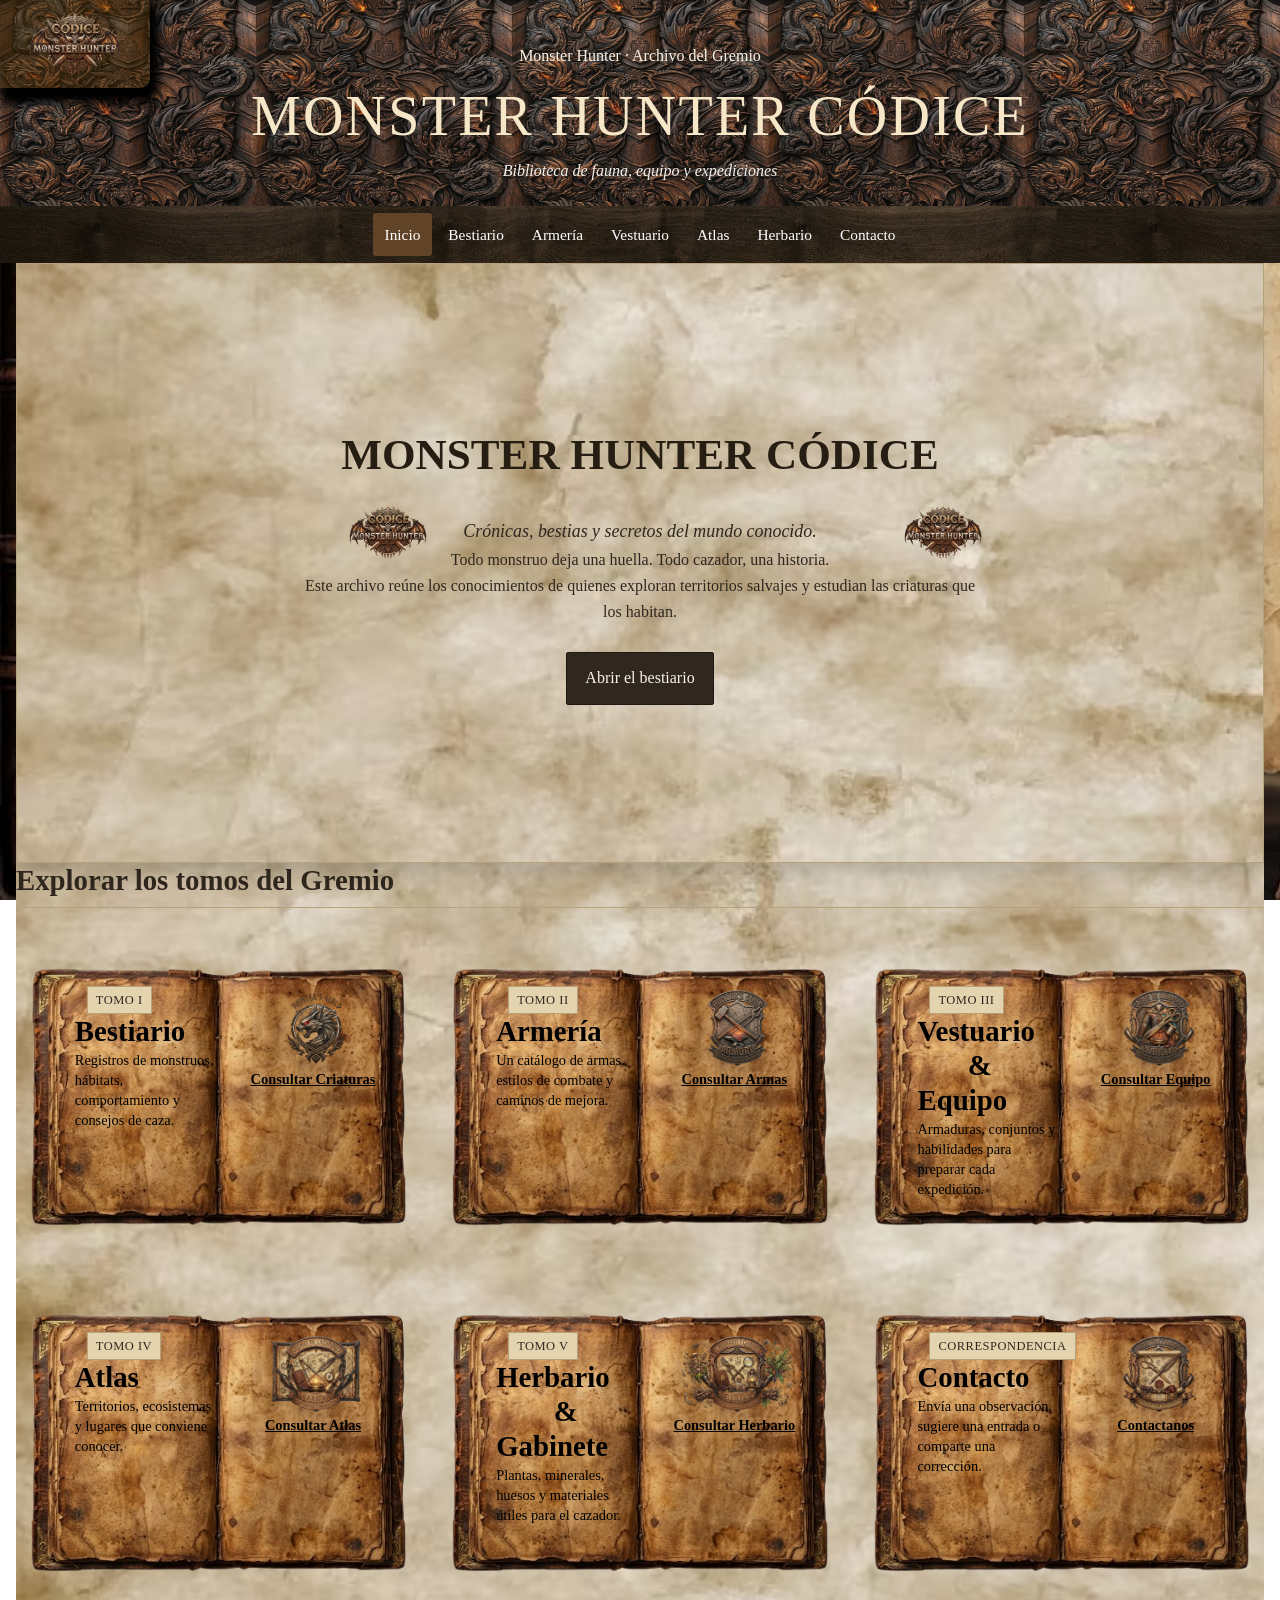
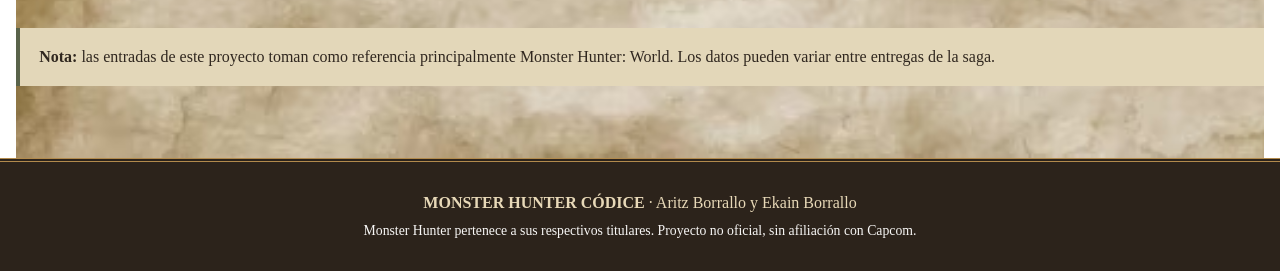
==== Web/index.html @ 3589b2d5 "teshryinjp´dtfmuy" ====
<!doctype html>
<html lang="es">
<!--{CONFIG}-->

<head>
  <meta charset="utf-8">
  <meta name="viewport" content="width=device-width, initial-scale=1">
  <meta name="description"
    content="Entra en una biblioteca dedicada a los monstruos, las armas, las armaduras y las tierras del universo Monster Hunter.">
  <title>MONSTER HUNTER CÓDICE</title>
  <link rel="stylesheet" href="../Diseño/Estilos/estilos.css">
</head>
<!--{PAGINA}-->

<body>
  <!-- ==========================================
                  ENCABEZADO
  ========================================== -->
  <a class="skip-link" href="#contenido"><img src="../Media/Imagenes/Logo.png" alt="Logo del Gremio de Cazadores">
    </img></a>
  <!------------------------- TITULAR ------------------------->
  <header class="site-header">
    <div class="header-inner">
      <p class="eyebrow">Monster Hunter · Archivo del Gremio</p>
      <p class="site-title">MONSTER HUNTER CÓDICE</p>
      <p class="site-subtitle">Biblioteca de fauna, equipo y expediciones</p>
    </div>
  </header>
  <!------------------------- MENU ------------------------->
  <nav class="site-nav" aria-label="Navegación principal">
    <div class="nav-inner">
      <a href="index.html" aria-current="page">Inicio</a>
      <a href="paginas/bestiario.html">Bestiario</a>
      <a href="paginas/armeria.html">Armería</a>
      <a href="paginas/vestuario.html">Vestuario</a>
      <a href="paginas/atlas.html">Atlas</a>
      <a href="paginas/herbario.html">Herbario</a>
      <a href="paginas/contacto.html">Contacto</a>
    </div>
  </nav>

  <!-- ==========================================
                  CUERPO
  ========================================== -->
  <main id="contenido">
    <!------------------------- PANEL-PRINCIAPL ------------------------->
    <section class="paper-panel hero panel">
      <div class="hero-logo" aria-hidden="true">
        <img src="../Media/Imagenes/Logo.png" alt="Logo del Gremio de Cazadores"> </img>
      </div>
      <div class="hero2-logo" aria-hidden="true">
        <img src="../Media/Imagenes/Logo.png" alt="Logo del Gremio de Cazadores"> </img>
      </div>
      <h1 id="titulo-bajo">MONSTER HUNTER CÓDICE</h1>
      <p class="lead"><em>Crónicas, bestias y secretos del mundo conocido.</em></p>
      <p class="centro">Todo monstruo deja una huella. Todo cazador, una historia. <br> Este archivo reúne los
        conocimientos de quienes
        exploran territorios salvajes y estudian las criaturas que los habitan.</p><br>
      <a class="button-link" href="Paginas/bestiario.html">Abrir el bestiario</a>
    </section>
    <!------------------------- LIBRERIA ------------------------->
    <h2 class="section-heading">Explorar los tomos del Gremio</h2>
    <section class="card-grid-libros" aria-label="Secciones del archivo">
      <article class="Fondo-libro"><span class="card-icon" aria-hidden="true"></span><span class="tag">Tomo
          I</span>
        <h2>Bestiario</h2>
        <img class="iconos" src="../Media/Imagenes/Bestiario-icono-new.png" alt="Icono del Bestiario">
        <p>Registros de monstruos, hábitats, comportamiento y consejos de caza.</p><a class="pos-izquierda"
          href="Paginas/bestiario.html">Consultar Criaturas </a>
      </article>
      <article class="Fondo-libro"><span class="card-icon" aria-hidden="true"></span><span class="tag">Tomo II</span>
        <h2>Armería</h2>
        <img class="iconos" src="../Media/Imagenes/Armeria-icono.png" alt="Icono de la Armería">
        <p>Un catálogo de armas, estilos de combate y caminos de mejora.</p><a class="pos-izquierda"
          href="Paginas/armeria.html">Consultar Armas </a>
      </article>
      <article class="Fondo-libro"><span class="card-icon" aria-hidden="true"></span><span class="tag">Tomo
          III</span>
        <h2>Vestuario<br>&nbsp;&nbsp;&nbsp;&nbsp;&nbsp;&nbsp;&nbsp;&<br> Equipo </h2>
        <img class="iconos" src="../Media/Imagenes/Vestuario-Gremio-icono.png" alt="Icono del Vestuario">
        <p>Armaduras, conjuntos y habilidades para preparar cada expedición.</p><a class="pos-izquierda"
          href="Paginas/vestuario.html">Consultar Equipo</a><br>
      </article>
      <article class="Fondo-libro"><span class="card-icon" aria-hidden="true"></span><span class="tag">Tomo
          IV</span>
        <h2>Atlas</h2>
        <img class="iconos" src="../Media/Imagenes/Atlas-icono.png" alt="Icono del Atlas">
        <p>Territorios, ecosistemas y lugares que conviene conocer.</p><a class="pos-izquierda"
          href="Paginas/atlas.html">Consultar Atlas</a>
      </article>
      <article class="Fondo-libro"><span class="card-icon" aria-hidden="true"></span><span class="tag">Tomo V</span>
        <h2>Herbario <br>&nbsp;&nbsp;&nbsp;&nbsp;&nbsp;&nbsp;&nbsp; & <br>Gabinete</h2>
        <img class="iconos" src="../Media/Imagenes/Herbario-Gabinete-icono.png" alt="Icono del Herbario">
        <p>Plantas, minerales, huesos y materiales útiles para el cazador.</p><a class="pos-izquierda"
          href="Paginas/herbario.html">Consultar
          Herbario </a>
      </article>
      <article class="Fondo-libro"><span class="card-icon" aria-hidden="true"></span><span
          class="tag">Correspondencia</span>
        <h2>Contacto</h2>
        <img class="iconos" src="../Media/Imagenes/Contacto-icono.png" alt="Icono del Contacto">
        <p>Envía una observación, sugiere una entrada o comparte una corrección.</p><a class="pos-izquierda"
          href="Paginas/contacto.html">Contactanos</a><br>
      </article>
    </section>
    <aside class="note"><strong>Nota:</strong> las entradas de este proyecto toman como referencia
      principalmente Monster Hunter: World. Los datos pueden variar entre entregas de la saga.</aside>
  </main>

  <!-- ==========================================
                  FINAL
  ========================================== -->
  <footer class="site-footer">
    <div class="site-footer-inner">
      <p><strong>MONSTER HUNTER CÓDICE</strong> · Aritz Borrallo y Ekain Borrallo</p>
      <p class="small-print2">Monster Hunter pertenece a sus respectivos titulares. Proyecto no oficial, sin afiliación
        con Capcom.</p>
    </div>
  </footer>
</body>

</html>
---- Diseño/Estilos/estilos.css ----
/* The Hunter's Archive — estilos propios
   Tema: biblioteca antigua y archivo de expediciones.
*/
:root {
  --ink: #30271f;
  --ink-soft: #554433;
  --paper: #f0e4c8;
  --paper-light: #fbf4e5;
  --paper-dark: #d8c49c;
  --gold: #b28a4c;
  --moss: #59634a;
  --line: #b7a17a;
  --shadow: rgba(25, 18, 12, .22);
  --border-monster: #5f5f5f;
}

* {
  box-sizing: border-box;
}

html {
  scroll-behavior: smooth;
  /* ------------------------- FONDO ------------------------- */
  background-image: url('../../Media/Imagenes/Marco-Libreria.jpg');
  /* URL-Imagen */
  background-repeat: no-repeat;
  /* Evitar que la imagen se repita */
  background-size: cover;
  /* Ajustar Imagen al Contenedor */
  background-attachment: fixed;
  /* Fijar Imagen */
}

body {
  margin: 0;
  color: var(--ink);
  font-family: Georgia, "Times New Roman", serif;
  line-height: 1.65;

}


img {
  max-width: 100%;
  display: block;
}

a {
  color: rgb(103, 80, 47);
}

a:hover,
a:focus-visible {
  color: #9a6429;
}

.skip-link {
  position: absolute;
  left: 0px;
  top: 0;
  padding: .7rem 1rem;
  width: 150px;
  background: rgba(67, 42, 5, 0.462);
  box-shadow: 5px 10px 10px 5px black;
  border-end-end-radius: 10px;
}

.skip-link:hover {
  width: 175px;
}

.site-header {
  color: var(--paper-light);
  background-image: url('../../Media/Imagenes/Navegador.jpg');
  background-size: contain;
  background-position: center;
  background-size: 40% 100%;
}

.header-inner,
.nav-inner,
main,
.site-footer-inner {
  width: min(1300px, calc(100% - 2rem));
  margin-inline: auto
}

.header-inner {
  padding: 1.7rem 0 1.35rem;
  text-align: center;
}

.site-title {
  margin: 0;
  color: #f5e7c7;
  font-size: clamp(2rem, 6vw, 3.5rem);
  line-height: 1.08;
  letter-spacing: .04em;
  text-transform: uppercase;
}

.site-subtitle {
  margin: .75rem 0 0;
  color: #f1f0ed;
  font-style: italic;
}

.site-nav {
  background-image: url('../../Media/Imagenes/Patron-tablas.jpg');
  position: sticky;
  top: 0;
  z-index: 100;
}

.nav-inner {
  display: flex;
  flex-wrap: wrap;
  justify-content: center;
  gap: .25rem;
  padding: .45rem 0;
}

.site-nav a {
  display: inline-block;
  padding: .55rem .75rem;
  border-radius: 3px;
  color: white;
  text-decoration: none;
  font-size: .96rem;
}

.site-nav a:hover,
.site-nav a:focus-visible,
.site-nav a[aria-current="page"] {
  background: #614427;
  color: white;
}

main {
  padding: 0rem 0 3.25rem;
  min-height: 60vh;
  background-image: url('../../Media/Imagenes/FolioViejo.avif');
  /* URL-Imagen */
  background-repeat: no-repeat;
  /* Evitar que la imagen se repita */
  background-size: cover;
  /* Ajustar Imagen al Contenedor */
}

.paper-panel {
  background: #2c231b00;
  border: 1px solid var(--line);
  box-shadow: 0 8px 24px var(--shadow);
  padding: clamp(1rem, 3vw, 2rem);
  position: relative;
}

.panel {
  background-image: url('../../Media/Imagenes/Fondo-Inicio-cuadro.jpg');
  background-repeat: no-repeat;
  background-size: contain;
  background-position: center;
  background-size: 110% 110%;
}

.paper-panel::before {
  content: "";
  display: block;
  height: 5px;
  margin: -1rem -1rem 1.25rem;
}

.hero {
  text-align: center;
  padding: clamp(1.5rem, 5vw, 3.5rem);
  min-height: 600px;
}

.hero-logo {
  font-size: clamp(3rem, 8vw, 5.5rem);
  line-height: 1.2;
}

.hero2-logo img {
  display: block;
  width: 100px;
  height: auto;
  margin-left: 820px;
  margin-top: 175px;
  position: absolute;
}

.hero-logo img {
  display: block;
  width: 100px;
  height: auto;
  margin-left: 265px;
  margin-top: 175px;
  position: absolute;
}

h1,
h2,
h3 {
  line-height: 1.2;
}

h1 {
  margin-top: 50px;
  font-size: clamp(1.8rem, 4vw, 2.7rem);
  color: #271e13;
}

h2 {
  margin-top: 0;
  font-size: clamp(1.35rem, 3vw, 1.8rem);
}

h3 {
  margin-bottom: .35rem;
}

.lead {
  max-width: 720px;
  font-size: 1.12rem;
  text-align: center;
  margin: 0 auto;
  width: 60%;
}

.lead-contacto {
  max-width: 720px;
  font-size: 1.12rem;

}

.section-heading {
  margin: 2 rem 0 1rem;
  padding-bottom: .55rem;
  border-bottom: 1px solid var(--line);
}

.card-grid {
  display: grid;
  grid-template-columns: repeat(3, minmax(0, 1fr));
  gap: 1rem;
}

.archive-card {
  display: flex;
  flex-direction: column;
  min-height: 100%;
  padding: 1.1rem;
  background: var(--paper-light);
  border: 1px solid var(--line);
  box-shadow: 0 3px 8px var(--shadow);
}

.card-icon {
  font-size: 2.4rem;
}

.archive-card h2,
.archive-card h3 {
  margin: .4rem 0;
}

.archive-card p {
  margin-top: .35rem;
}

.archive-card a {
  margin-top: auto;
  font-weight: bold;
}

.note {
  padding: 1rem 1.2rem;
  border-left: 4px solid var(--moss);
  background: #e3d7b9;
  margin: 1.25rem 0;
}

.two-column {
  display: grid;
  grid-template-columns: 1.25fr .75fr;
  gap: 1.25rem;
  align-items: start;
}

.detail-list {
  padding-left: 1.25rem;
}

.detail-list li {
  margin: .35rem 0;
}

.entry {
  display: grid;
  grid-template-columns: 210px 1fr;
  gap: 1rem;
  padding: 1rem 0;
  border-bottom: 1px dashed var(--line);
}

.entry:last-child {
  border-bottom: 0;
}

.entry-symbol {
  display: grid;
  place-items: center;
  max-height: 120px;
  background: #e1d0aa;
  border: 3px solid var(--border-monster);
  font-size: 2.5rem;
}

.entry h2 {
  margin-bottom: .35rem;
}

.meta {
  color: var(--ink-soft);
  font-size: .92rem;
}

table {
  width: 100%;
  border-collapse: collapse;
  margin: 1rem 0;
  background: var(--paper-light);
}

th,
td {
  border: 1px solid var(--line);
  padding: .7rem;
  text-align: left;
  vertical-align: top;
}

th {
  background: #dfcba4;
}

form {
  display: grid;
  gap: 1rem;
  max-width: 760px;
}

.form-row {
  display: grid;
  gap: .35rem;
}

label {
  font-weight: bold;
}

input,
select,
textarea {
  width: 100%;
  padding: .75rem;
  color: var(--ink);
  background: #fffaf0;
  border: 1px solid #9e8966;
  border-radius: 2px;
  font: inherit;
}

textarea {
  min-height: 150px;
  resize: vertical;
}

button,
.button-link {
  display: inline-block;
  width: fit-content;
  padding: .75rem 1.15rem;
  border: 1px solid #201912;
  border-radius: 2px;
  color: var(--paper-light);
  background: var(--ink);
  font: inherit;
  text-decoration: none;
  cursor: pointer;
}

button:hover,
.button-link:hover {
  background: var(--moss);
  color: white;
}

.breadcrumb {
  margin: 0 10px 10px;
  font-size: .9rem;
}

.site-footer {
  color: #e8d9b8;
  background: #2c231b;
  border-top: 4px double var(--gold);
}

.site-footer-inner {
  padding: 1.5rem 0;
  text-align: center;
}

.site-footer p {
  margin: .25rem 0;
}

.small-print {
  color: hsl(28, 22%, 15%);
  font-size: .86rem;
}

.small-print2 {
  color: hsl(30, 12%, 97%);
  font-size: .86rem;
}

hr {
  border: 0;
  border-top: 1px solid var(--line);
  margin: 1.5rem 0;
}

@media (max-width: 760px) {
  .card-grid {
    grid-template-columns: repeat(2, minmax(0, 1fr));
  }

  .two-column {
    grid-template-columns: 1fr;
  }

  .nav-inner {
    gap: 0;
  }

  .site-nav a {
    padding: .5rem .55rem;
    font-size: .9rem;
  }
}

@media (max-width: 480px) {

  .header-inner,
  .nav-inner,
  main,
  .site-footer-inner {
    width: min(100% - 1rem, 1120px);
  }

  main {
    padding-top: 1rem;
  }

  .card-grid {
    grid-template-columns: 1fr;
  }

  .entry {
    grid-template-columns: 70px 1fr;
    gap: .7rem;
  }

  .entry-symbol {
    min-height: 75px;
    font-size: 2rem;
  }

  th,
  td {
    padding: .45rem;
    font-size: .9rem;
  }
}

.iconos {
  width: 150px;
  height: auto;
  position: absolute;
  top: 45px;
  left: 215px;
}


.Fondo-libro {
  margin: 10px;
  display: flex;
  flex-direction: column;
  padding: 1.8rem;
  background: url("../../Media/Imagenes/Libro-antiguo.png") no-repeat center/cover;
  height: 310px;
  position: relative;
}

.Fondo-libro:hover {
  height: 320px;
}

.Fondo-libro h2,
.Fondo-libro h3 {
  margin: .4rem 1.25rem 0;
  margin-top: 0;
  color: black;
  text-align: left;
  padding-right: 40%;
}

.Fondo-libro p {
  margin-top: .35rem;
  margin: .1rem 1.25rem 0;
  color: black;
  font-size: .9rem;
  padding-right: 45%;
  line-height: 1.4;
}

.Fondo-libro a {
  margin-top: .35rem;
  font-weight: bold;
  margin-bottom: 20px;
  margin: .4rem 10px 0;
  color: black;
  font-size: .9rem;
}

.tag {
  display: inline-block;
  width: fit-content;
  padding: .15rem .5rem;
  border: 1px solid var(--line);
  background: #e4d3af;
  font-size: .78rem;
  letter-spacing: .04em;
  text-transform: uppercase;
  margin-bottom: 20px;
  margin: 1rem 2rem 0;
}

.card-grid-libros {
  display: grid;
  grid-template-columns: repeat(3, minmax(0, 1fr));
  gap: 1rem;
}

.pos-izquierda {
  position: absolute;
  top: 120px;
  left: 202px;
  text-align: center;
  width: 150px;
  font-weight: bold;
  font-size: .9rem;
  color: black;
  margin: 0;
}

.centro {
  text-align: center;
  margin: 0 auto;
  width: 60%;
}

#titulo-bajo {
  margin-top: 120px;
}


.Img-Contacto {
  display: block;
  width: 400px;
  height: auto;
  margin: auto 820px;
  border-radius: 5px;
  position: absolute;
}
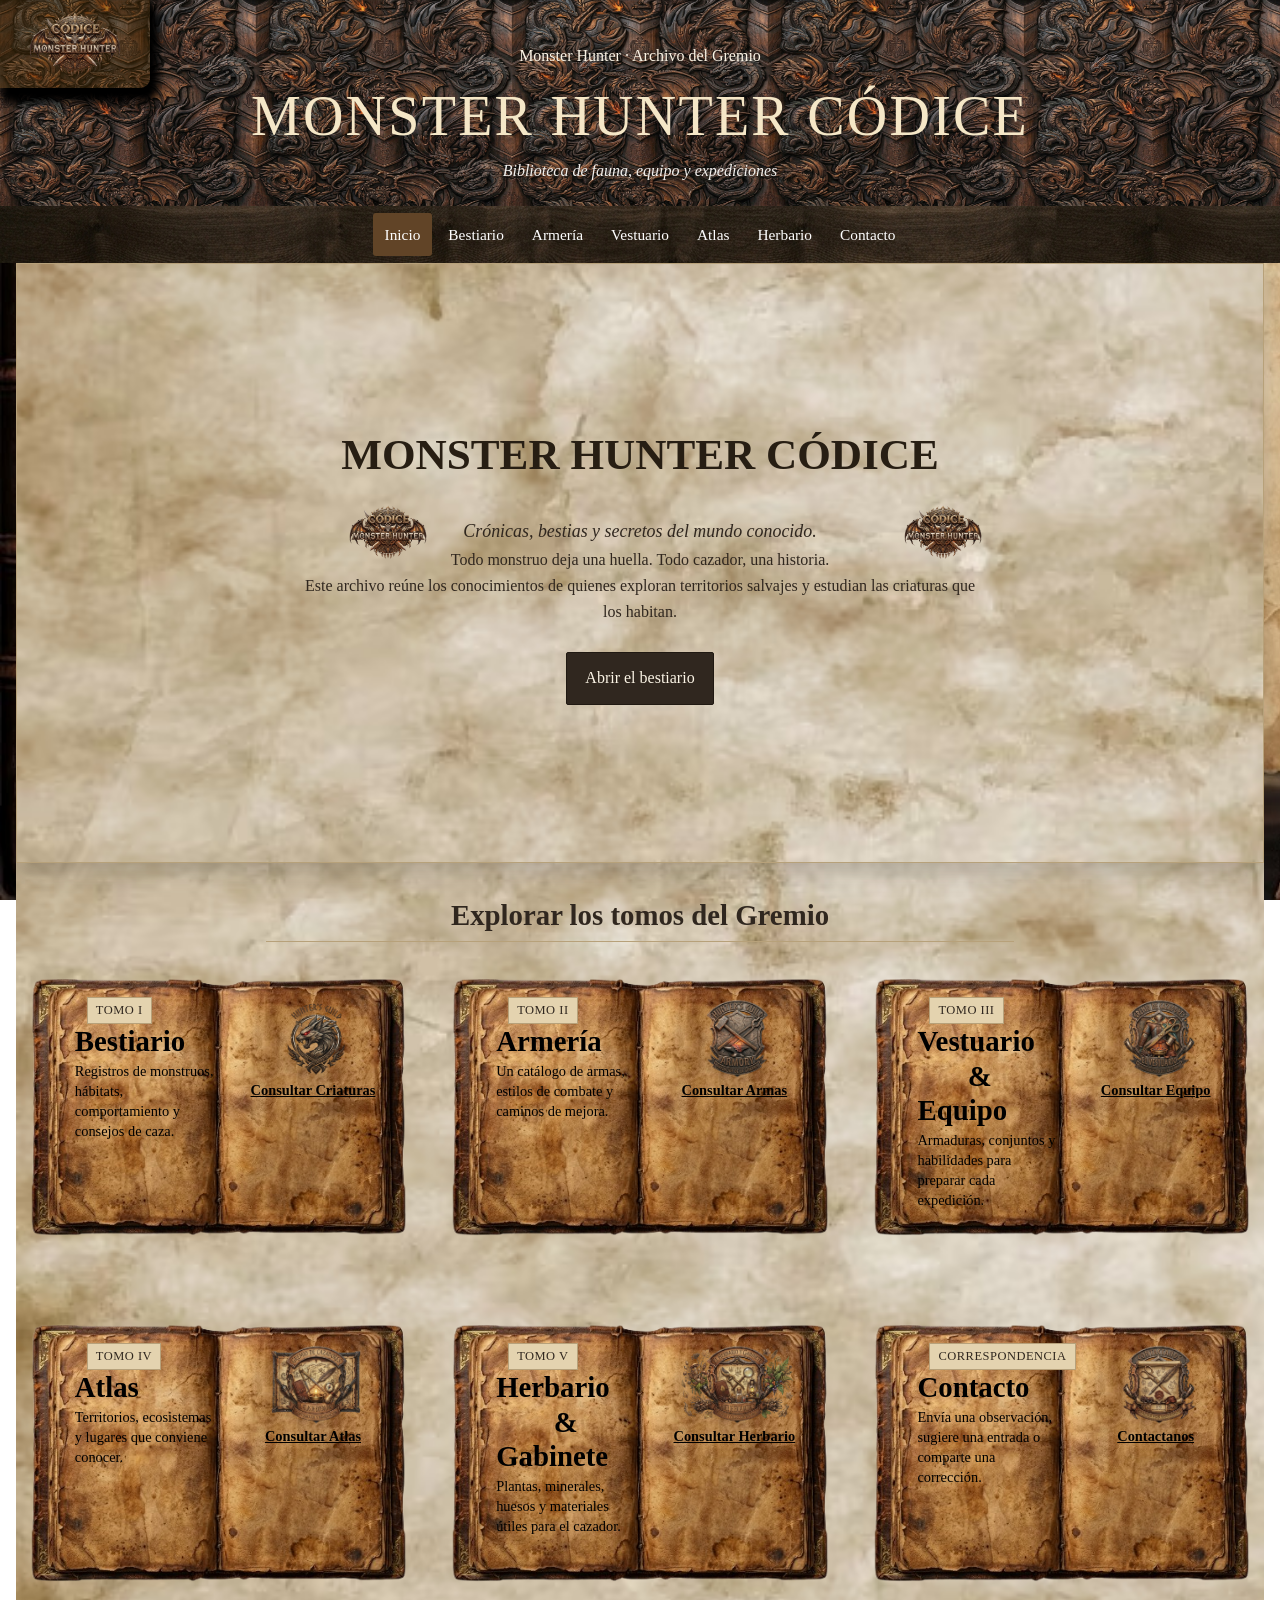
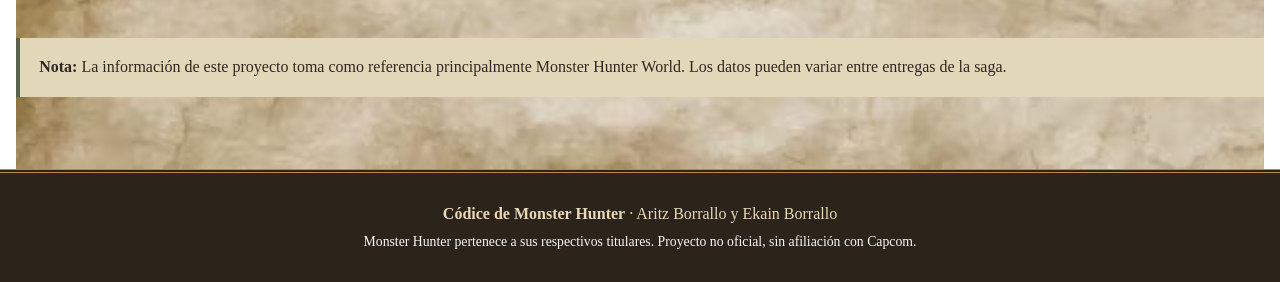
==== commit 9211dca0: "Pie de Página completo" ====
--- a/Web/index.html
+++ b/Web/index.html
@@ -59,7 +59,7 @@
       <a class="button-link" href="Paginas/bestiario.html">Abrir el bestiario</a>
     </section>
     <!------------------------- LIBRERIA ------------------------->
-    <h2 class="section-heading">Explorar los tomos del Gremio</h2>
+    <h2 class="section-heading centro" > <br>Explorar los tomos del Gremio</h2>
     <section class="card-grid-libros" aria-label="Secciones del archivo">
       <article class="Fondo-libro"><span class="card-icon" aria-hidden="true"></span><span class="tag">Tomo
           I</span>
@@ -103,8 +103,8 @@
           href="Paginas/contacto.html">Contactanos</a><br>
       </article>
     </section>
-    <aside class="note"><strong>Nota:</strong> las entradas de este proyecto toman como referencia
-      principalmente Monster Hunter: World. Los datos pueden variar entre entregas de la saga.</aside>
+    <aside class="note"><strong>Nota:</strong> La información de este proyecto toma como referencia
+      principalmente Monster Hunter World. Los datos pueden variar entre entregas de la saga.</aside>
   </main>
 
   <!-- ==========================================
@@ -112,7 +112,7 @@
   ========================================== -->
   <footer class="site-footer">
     <div class="site-footer-inner">
-      <p><strong>MONSTER HUNTER CÓDICE</strong> · Aritz Borrallo y Ekain Borrallo</p>
+      <p><strong>Códice de Monster Hunter</strong> · Aritz Borrallo y Ekain Borrallo</p>
       <p class="small-print2">Monster Hunter pertenece a sus respectivos titulares. Proyecto no oficial, sin afiliación
         con Capcom.</p>
     </div>
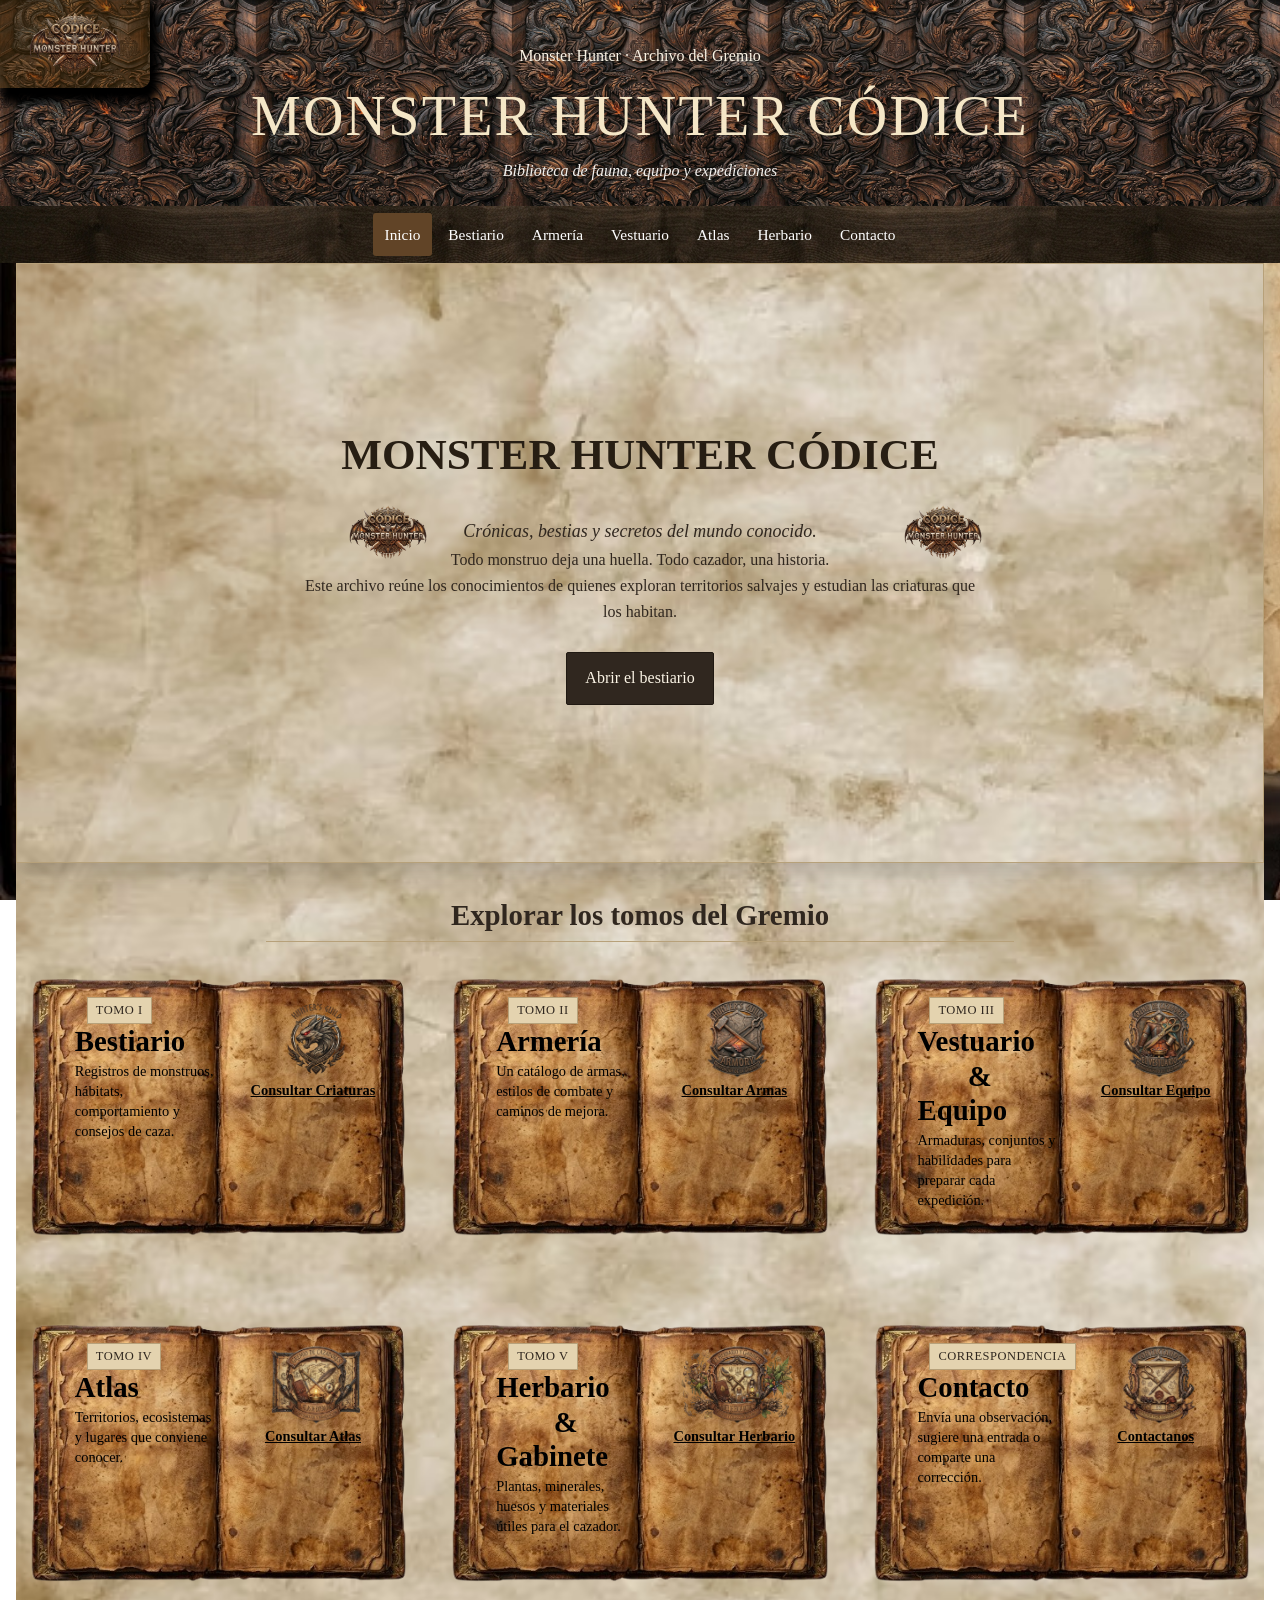
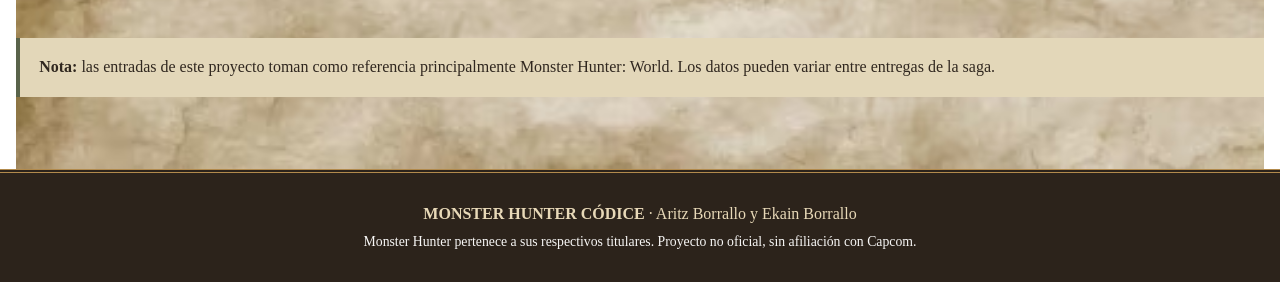
==== commit 6e92a7af: "rwehtyjtukiylo" ====
--- a/Web/index.html
+++ b/Web/index.html
@@ -6,7 +6,7 @@
   <meta charset="utf-8">
   <meta name="viewport" content="width=device-width, initial-scale=1">
   <meta name="description"
-    content="Entra en una biblioteca dedicada a los monstruos, las armas, las armaduras y las tierras del universo Monster Hunter.">
+    content="Todo lo que necesitas para entender Monster Hunter: bestiario, armeria, bestuario, herbario y atlas en un solo lugar.">
   <title>MONSTER HUNTER CÓDICE</title>
   <link rel="stylesheet" href="../Diseño/Estilos/estilos.css">
 </head>
@@ -59,7 +59,7 @@
       <a class="button-link" href="Paginas/bestiario.html">Abrir el bestiario</a>
     </section>
     <!------------------------- LIBRERIA ------------------------->
-    <h2 class="section-heading centro" > <br>Explorar los tomos del Gremio</h2>
+    <h2 class="section-heading centro"> <br>Explorar los tomos del Gremio</h2>
     <section class="card-grid-libros" aria-label="Secciones del archivo">
       <article class="Fondo-libro"><span class="card-icon" aria-hidden="true"></span><span class="tag">Tomo
           I</span>
@@ -103,8 +103,8 @@
           href="Paginas/contacto.html">Contactanos</a><br>
       </article>
     </section>
-    <aside class="note"><strong>Nota:</strong> La información de este proyecto toma como referencia
-      principalmente Monster Hunter World. Los datos pueden variar entre entregas de la saga.</aside>
+    <aside class="note"><strong>Nota:</strong> las entradas de este proyecto toman como referencia
+      principalmente Monster Hunter: World. Los datos pueden variar entre entregas de la saga.</aside>
   </main>
 
   <!-- ==========================================
@@ -112,7 +112,7 @@
   ========================================== -->
   <footer class="site-footer">
     <div class="site-footer-inner">
-      <p><strong>Códice de Monster Hunter</strong> · Aritz Borrallo y Ekain Borrallo</p>
+      <p><strong>MONSTER HUNTER CÓDICE</strong> · Aritz Borrallo y Ekain Borrallo</p>
       <p class="small-print2">Monster Hunter pertenece a sus respectivos titulares. Proyecto no oficial, sin afiliación
         con Capcom.</p>
     </div>
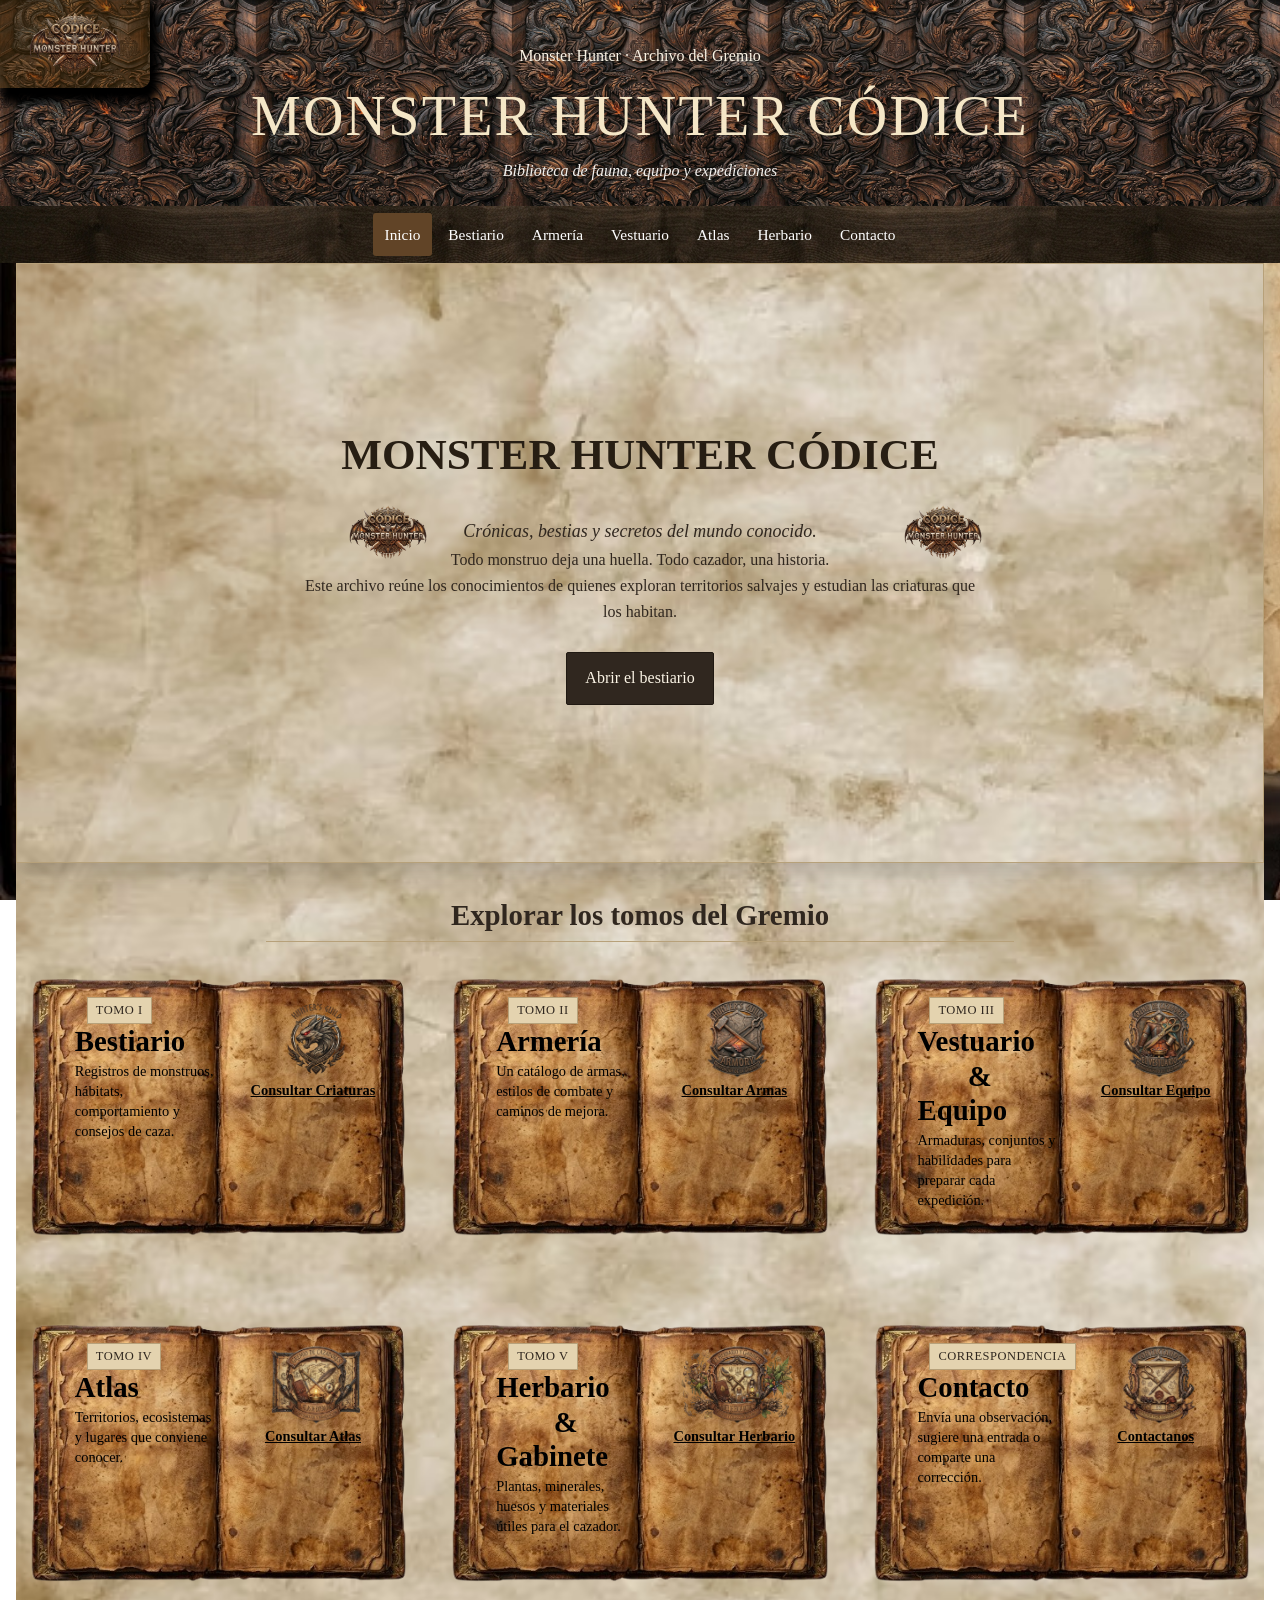
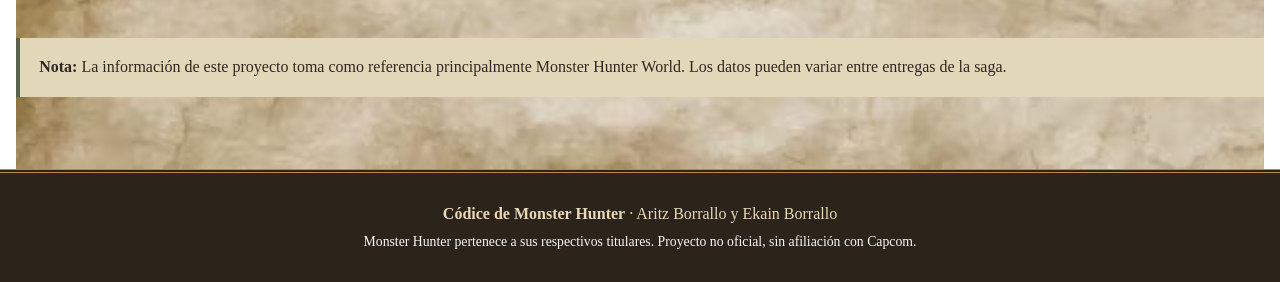
==== commit 472cc295: "Merge branch 'main' of https://github.com/LEMA-AB/HomsterHunter-Codex" ====
--- a/Web/index.html
+++ b/Web/index.html
@@ -103,8 +103,8 @@
           href="Paginas/contacto.html">Contactanos</a><br>
       </article>
     </section>
-    <aside class="note"><strong>Nota:</strong> las entradas de este proyecto toman como referencia
-      principalmente Monster Hunter: World. Los datos pueden variar entre entregas de la saga.</aside>
+    <aside class="note"><strong>Nota:</strong> La información de este proyecto toma como referencia
+      principalmente Monster Hunter World. Los datos pueden variar entre entregas de la saga.</aside>
   </main>
 
   <!-- ==========================================
@@ -112,7 +112,7 @@
   ========================================== -->
   <footer class="site-footer">
     <div class="site-footer-inner">
-      <p><strong>MONSTER HUNTER CÓDICE</strong> · Aritz Borrallo y Ekain Borrallo</p>
+      <p><strong>Códice de Monster Hunter</strong> · Aritz Borrallo y Ekain Borrallo</p>
       <p class="small-print2">Monster Hunter pertenece a sus respectivos titulares. Proyecto no oficial, sin afiliación
         con Capcom.</p>
     </div>
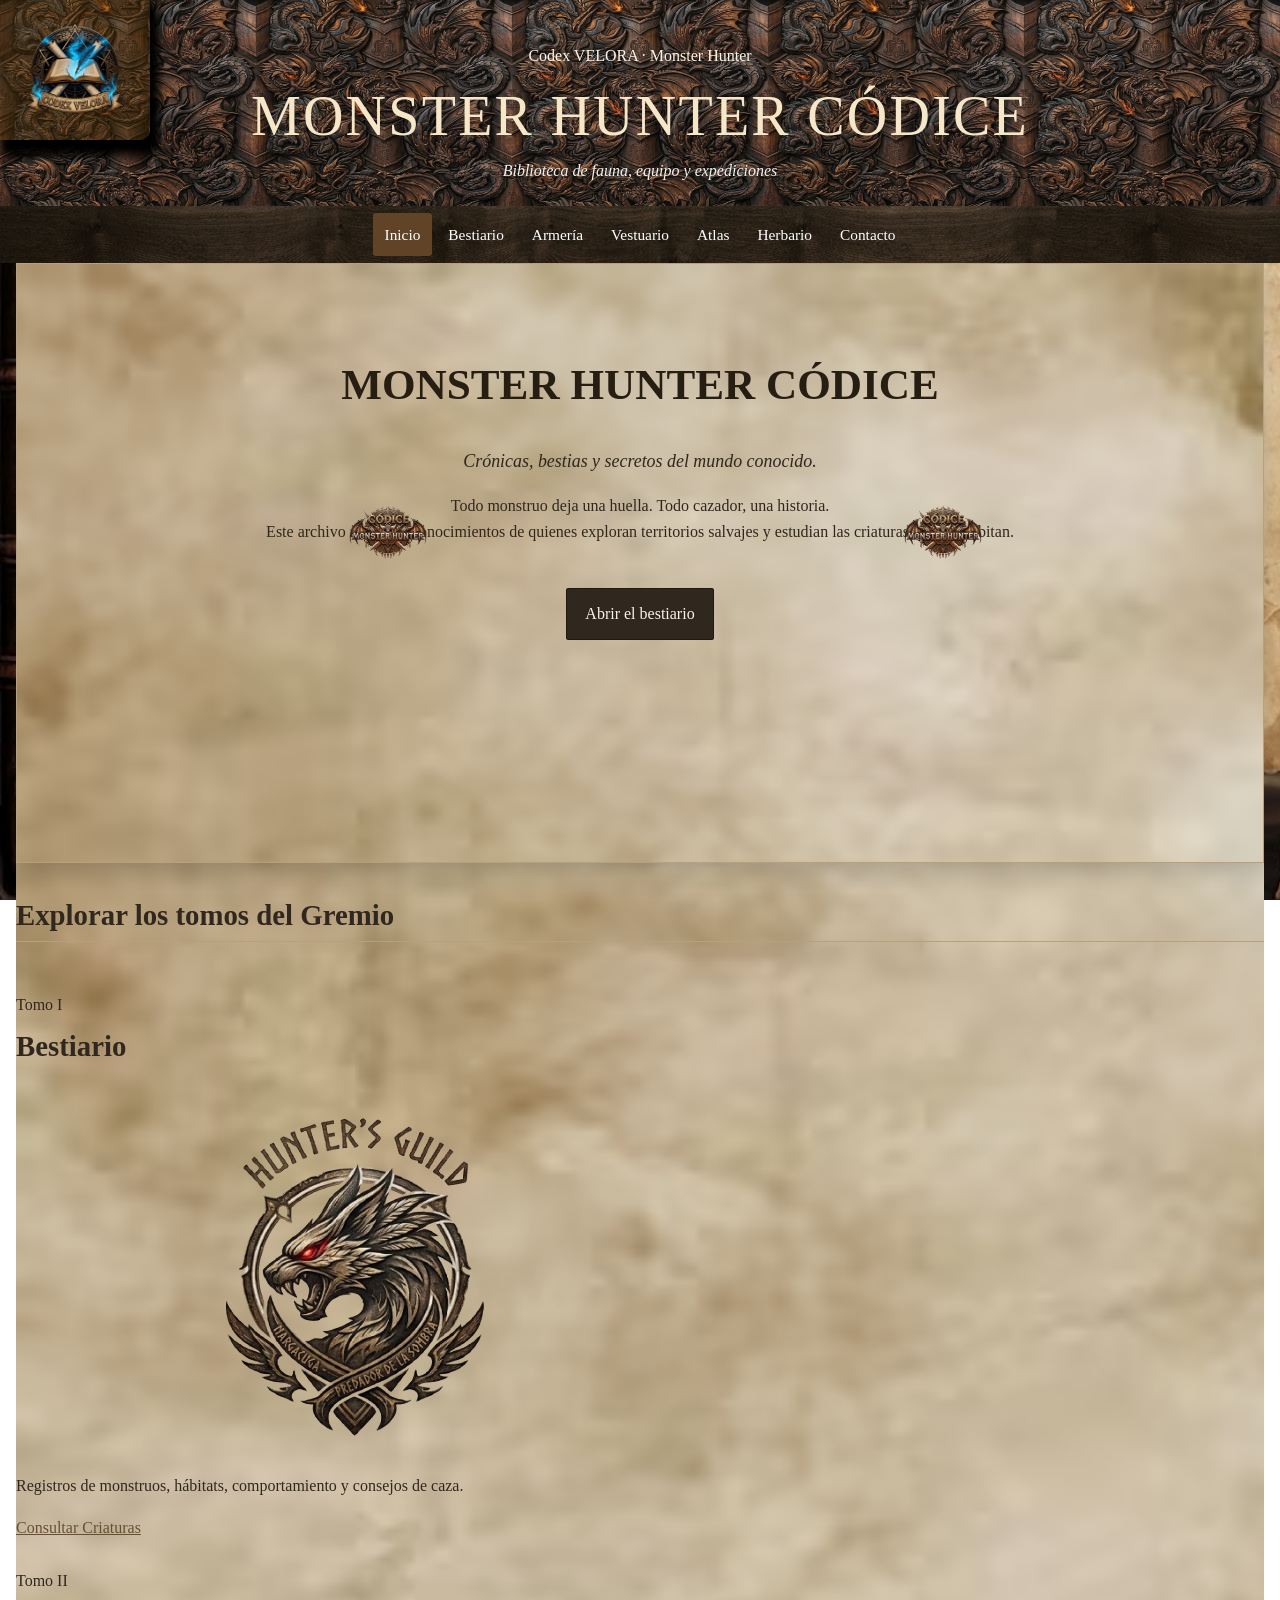
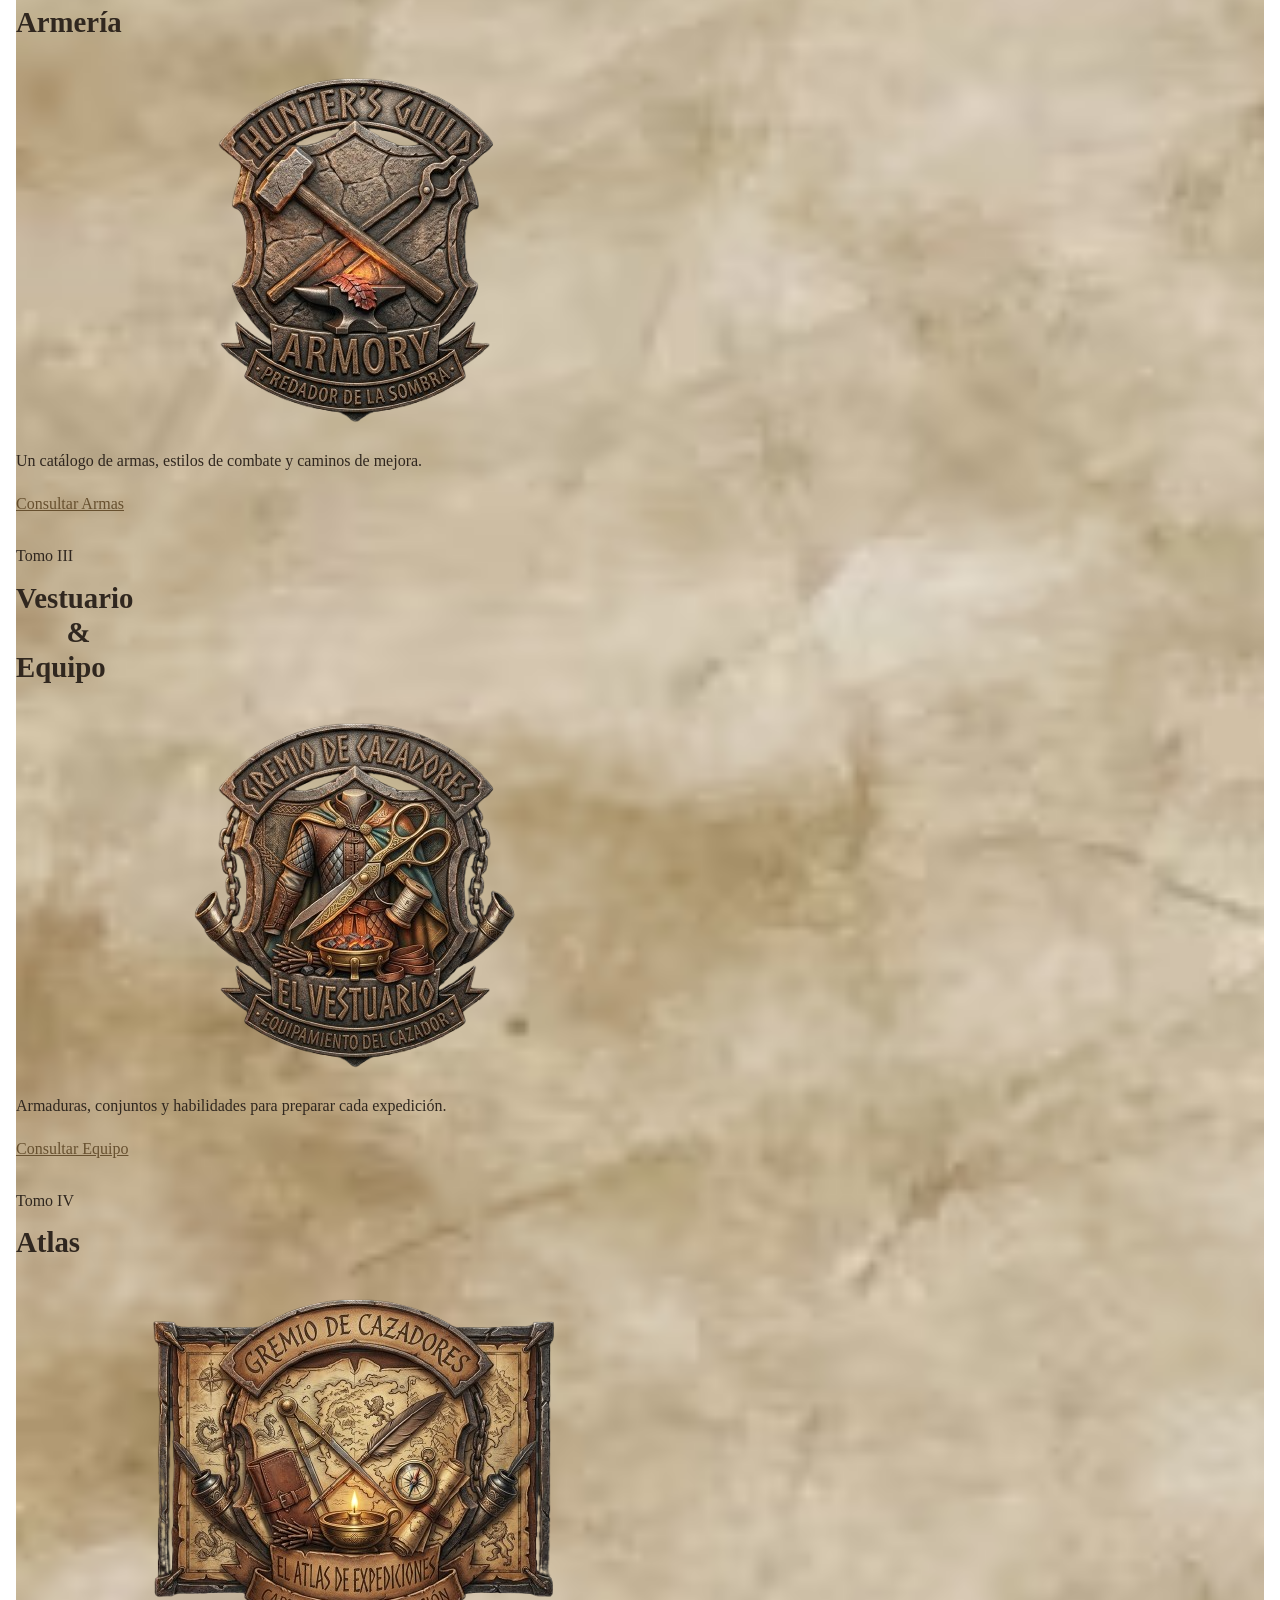
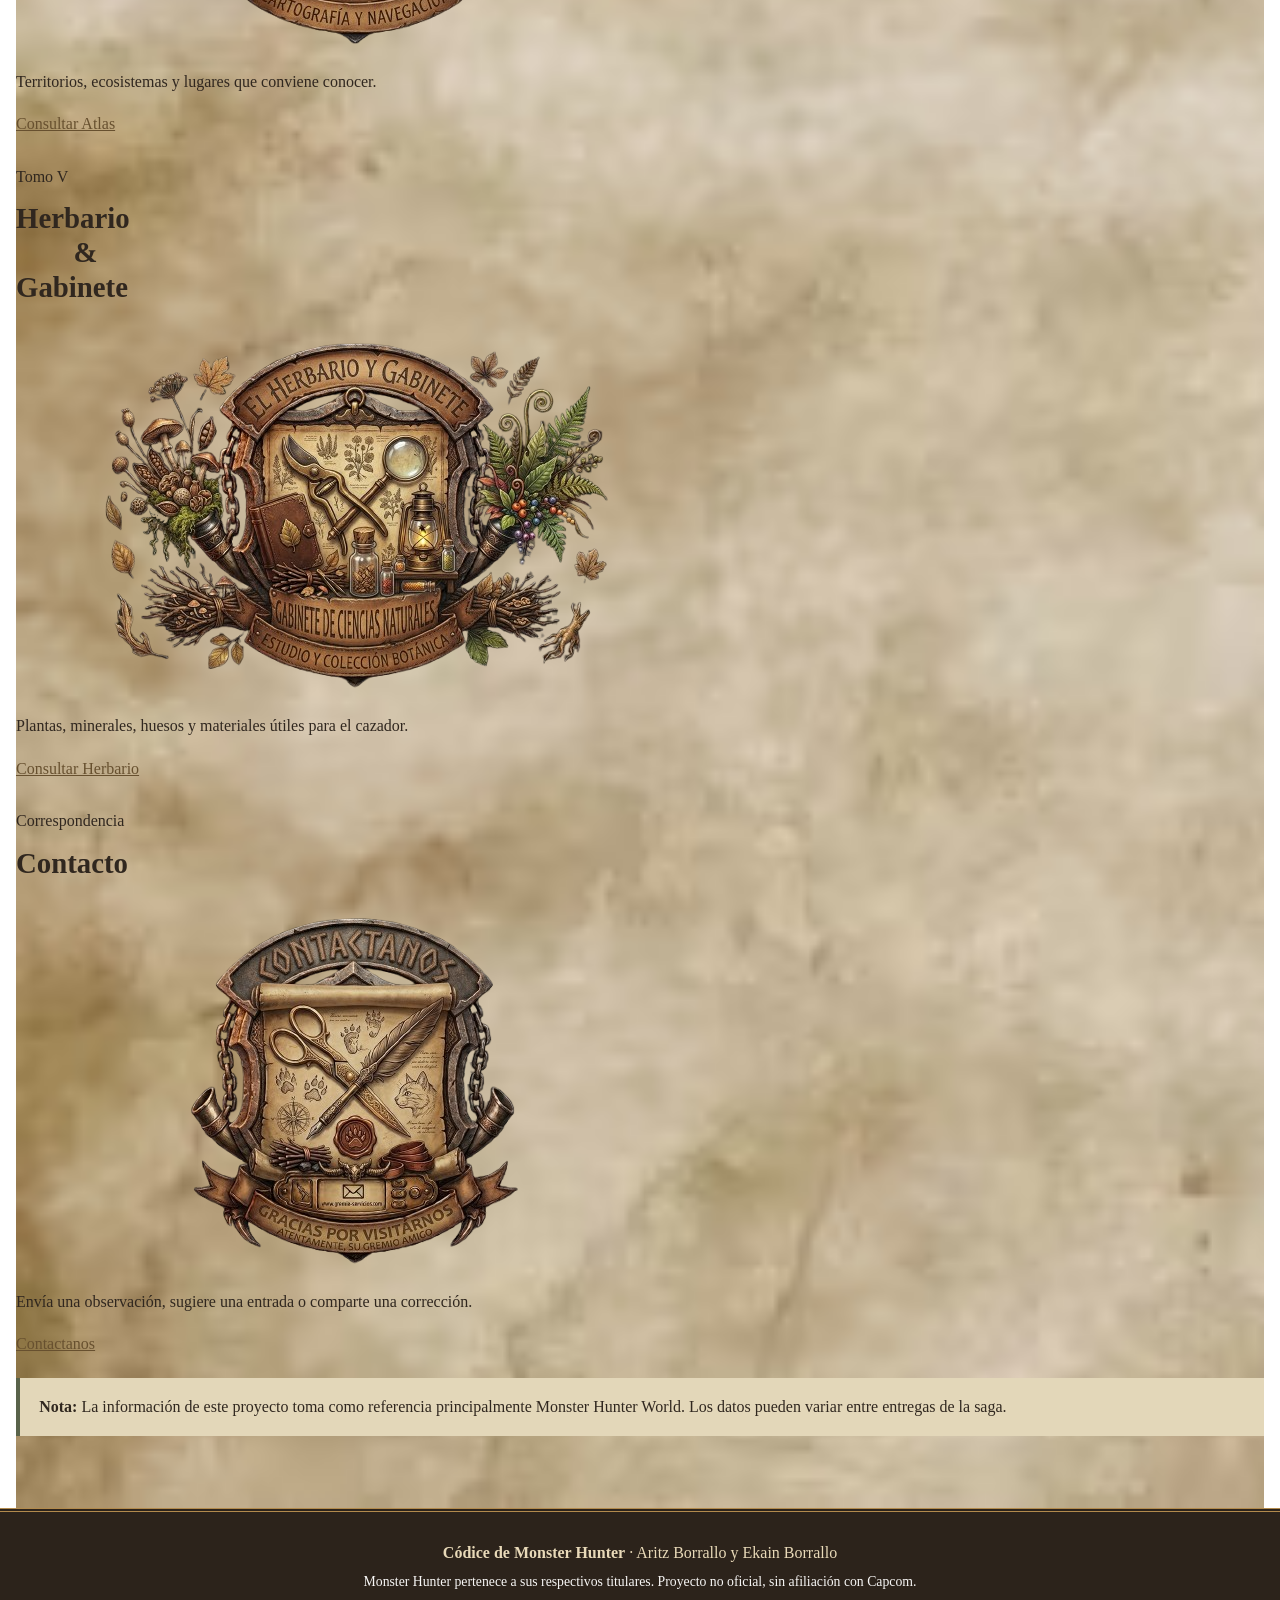
==== commit 8cea2bda: "Logo y Nombre de Empresa actualizados" ====
--- a/Web/index.html
+++ b/Web/index.html
@@ -6,7 +6,7 @@
   <meta charset="utf-8">
   <meta name="viewport" content="width=device-width, initial-scale=1">
   <meta name="description"
-    content="Todo lo que necesitas para entender Monster Hunter: bestiario, armeria, bestuario, herbario y atlas en un solo lugar.">
+    content="Entra en una biblioteca dedicada a los monstruos, las armas, las armaduras y las tierras del universo Monster Hunter.">
   <title>MONSTER HUNTER CÓDICE</title>
   <link rel="stylesheet" href="../Diseño/Estilos/estilos.css">
 </head>
@@ -16,12 +16,11 @@
   <!-- ==========================================
                   ENCABEZADO
   ========================================== -->
-  <a class="skip-link" href="#contenido"><img src="../Media/Imagenes/Logo.png" alt="Logo del Gremio de Cazadores">
-    </img></a>
+  <a class="skip-link" href="#contenido"><img src="../Media/Imagenes/Logo-Empresa.png" alt="Logo de la Empresa"> </img></a>
   <!------------------------- TITULAR ------------------------->
   <header class="site-header">
     <div class="header-inner">
-      <p class="eyebrow">Monster Hunter · Archivo del Gremio</p>
+      <p class="eyebrow">Codex VELORA · Monster Hunter</p>
       <p class="site-title">MONSTER HUNTER CÓDICE</p>
       <p class="site-subtitle">Biblioteca de fauna, equipo y expediciones</p>
     </div>
@@ -59,7 +58,7 @@
       <a class="button-link" href="Paginas/bestiario.html">Abrir el bestiario</a>
     </section>
     <!------------------------- LIBRERIA ------------------------->
-    <h2 class="section-heading centro"> <br>Explorar los tomos del Gremio</h2>
+    <h2 class="section-heading centro" > <br>Explorar los tomos del Gremio</h2>
     <section class="card-grid-libros" aria-label="Secciones del archivo">
       <article class="Fondo-libro"><span class="card-icon" aria-hidden="true"></span><span class="tag">Tomo
           I</span>
--- a/Diseño/Estilos/estilos.css
+++ b/Diseño/Estilos/estilos.css
@@ -484,105 +484,4 @@
     padding: .45rem;
     font-size: .9rem;
   }
-}
-
-.iconos {
-  width: 150px;
-  height: auto;
-  position: absolute;
-  top: 45px;
-  left: 215px;
-}
-
-
-.Fondo-libro {
-  margin: 10px;
-  display: flex;
-  flex-direction: column;
-  padding: 1.8rem;
-  background: url("../../Media/Imagenes/Libro-antiguo.png") no-repeat center/cover;
-  height: 310px;
-  position: relative;
-}
-
-.Fondo-libro:hover {
-  height: 320px;
-}
-
-.Fondo-libro h2,
-.Fondo-libro h3 {
-  margin: .4rem 1.25rem 0;
-  margin-top: 0;
-  color: black;
-  text-align: left;
-  padding-right: 40%;
-}
-
-.Fondo-libro p {
-  margin-top: .35rem;
-  margin: .1rem 1.25rem 0;
-  color: black;
-  font-size: .9rem;
-  padding-right: 45%;
-  line-height: 1.4;
-}
-
-.Fondo-libro a {
-  margin-top: .35rem;
-  font-weight: bold;
-  margin-bottom: 20px;
-  margin: .4rem 10px 0;
-  color: black;
-  font-size: .9rem;
-}
-
-.tag {
-  display: inline-block;
-  width: fit-content;
-  padding: .15rem .5rem;
-  border: 1px solid var(--line);
-  background: #e4d3af;
-  font-size: .78rem;
-  letter-spacing: .04em;
-  text-transform: uppercase;
-  margin-bottom: 20px;
-  margin: 1rem 2rem 0;
-}
-
-.card-grid-libros {
-  display: grid;
-  grid-template-columns: repeat(3, minmax(0, 1fr));
-  gap: 1rem;
-}
-
-.pos-izquierda {
-  position: absolute;
-  top: 120px;
-  left: 202px;
-  text-align: center;
-  width: 150px;
-  font-weight: bold;
-  font-size: .9rem;
-  color: black;
-  margin: 0;
-}
-
-.centro {
-  text-align: center;
-  margin: 0 auto;
-  width: 60%;
-}
-
-#titulo-bajo {
-  margin-top: 120px;
-}
-
-
-.Img-Contacto {
-  display: block;
-  width: 400px;
-  height: auto;
-  margin: auto 820px;
-  border-radius: 5px;
-  position: absolute;
 }
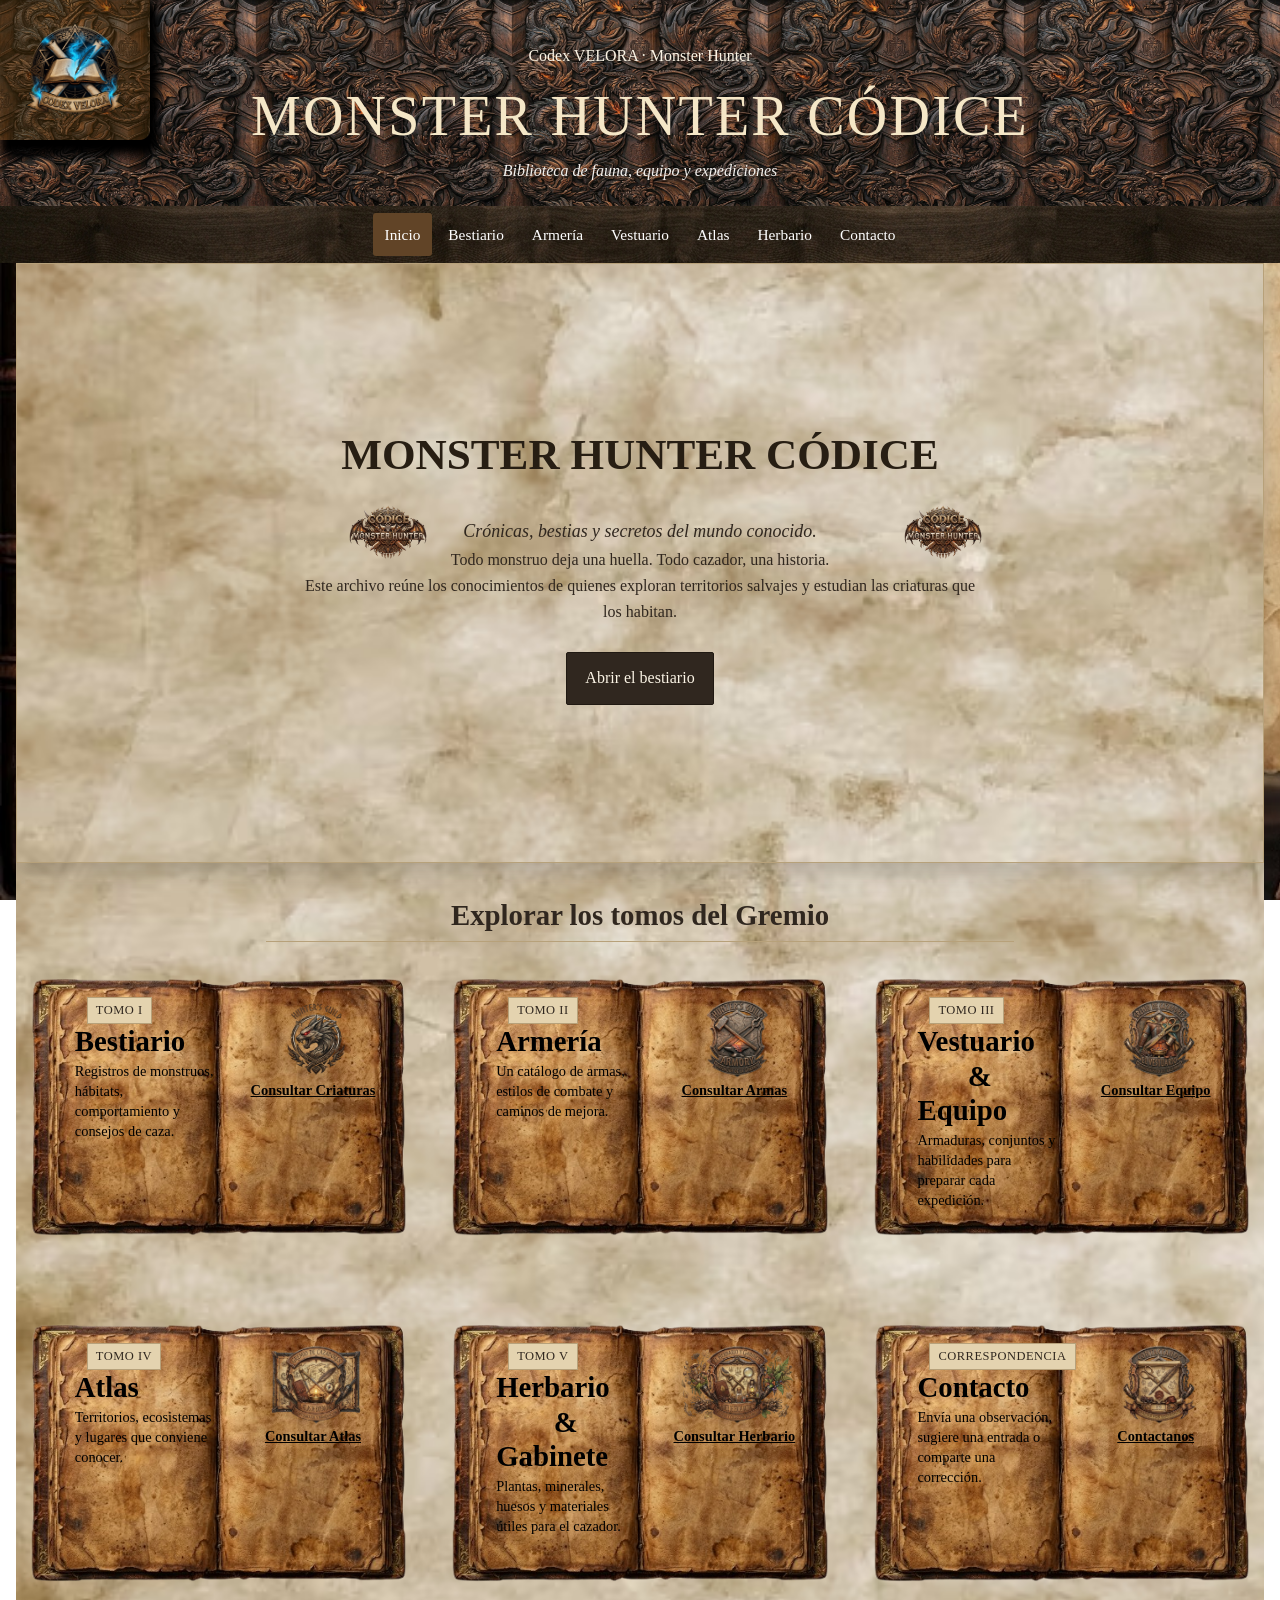
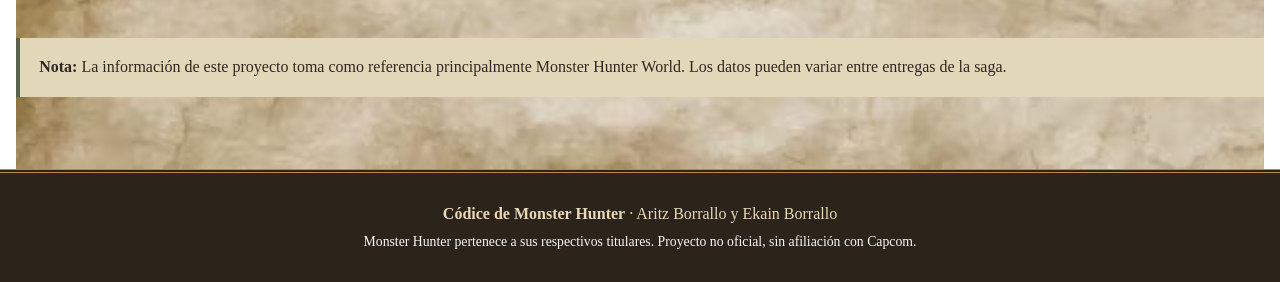
==== commit 2c02d395: "Merge branch 'main' of https://github.com/LEMA-AB/MonsterHunterRise-Wiki" ====
--- a/Web/index.html
+++ b/Web/index.html
@@ -6,9 +6,10 @@
   <meta charset="utf-8">
   <meta name="viewport" content="width=device-width, initial-scale=1">
   <meta name="description"
-    content="Entra en una biblioteca dedicada a los monstruos, las armas, las armaduras y las tierras del universo Monster Hunter.">
+    content="Todo lo que necesitas para entender Monster Hunter: bestiario, armeria, bestuario, herbario y atlas en un solo lugar.">
   <title>MONSTER HUNTER CÓDICE</title>
   <link rel="stylesheet" href="../Diseño/Estilos/estilos.css">
+  <link rel="stylesheet" href="../Diseño/Estilos/propio.css">
 </head>
 <!--{PAGINA}-->
 
@@ -58,7 +59,7 @@
       <a class="button-link" href="Paginas/bestiario.html">Abrir el bestiario</a>
     </section>
     <!------------------------- LIBRERIA ------------------------->
-    <h2 class="section-heading centro" > <br>Explorar los tomos del Gremio</h2>
+    <h2 class="section-heading centro"> <br>Explorar los tomos del Gremio</h2>
     <section class="card-grid-libros" aria-label="Secciones del archivo">
       <article class="Fondo-libro"><span class="card-icon" aria-hidden="true"></span><span class="tag">Tomo
           I</span>
--- a/Diseño/Estilos/propio.css
+++ b/Diseño/Estilos/propio.css
@@ -0,0 +1,100 @@
+.iconos {
+    width: 150px;
+    height: auto;
+    position: absolute;
+    top: 45px;
+    left: 215px;
+}
+
+
+.Fondo-libro {
+    margin: 10px;
+    display: flex;
+    flex-direction: column;
+    padding: 1.8rem;
+    background: url("../../Media/Imagenes/Libro-antiguo.png") no-repeat center/cover;
+    height: 310px;
+    position: relative;
+}
+
+.Fondo-libro:hover {
+    height: 320px;
+}
+
+.Fondo-libro h2,
+.Fondo-libro h3 {
+    margin: .4rem 1.25rem 0;
+    margin-top: 0;
+    color: black;
+    text-align: left;
+    padding-right: 40%;
+}
+
+.Fondo-libro p {
+    margin-top: .35rem;
+    margin: .1rem 1.25rem 0;
+    color: black;
+    font-size: .9rem;
+    padding-right: 45%;
+    line-height: 1.4;
+}
+
+.Fondo-libro a {
+    margin-top: .35rem;
+    font-weight: bold;
+    margin-bottom: 20px;
+    margin: .4rem 10px 0;
+    color: black;
+    font-size: .9rem;
+}
+
+.tag {
+    display: inline-block;
+    width: fit-content;
+    padding: .15rem .5rem;
+    border: 1px solid var(--line);
+    background: #e4d3af;
+    font-size: .78rem;
+    letter-spacing: .04em;
+    text-transform: uppercase;
+    margin-bottom: 20px;
+    margin: 1rem 2rem 0;
+}
+
+.card-grid-libros {
+    display: grid;
+    grid-template-columns: repeat(3, minmax(0, 1fr));
+    gap: 1rem;
+}
+
+.pos-izquierda {
+    position: absolute;
+    top: 120px;
+    left: 202px;
+    text-align: center;
+    width: 150px;
+    font-weight: bold;
+    font-size: .9rem;
+    color: black;
+    margin: 0;
+}
+
+.centro {
+    text-align: center;
+    margin: 0 auto;
+    width: 60%;
+}
+
+#titulo-bajo {
+    margin-top: 120px;
+}
+
+
+.Img-Contacto {
+    display: block;
+    width: 400px;
+    height: auto;
+    margin: auto 820px;
+    border-radius: 5px;
+    position: absolute;
+}
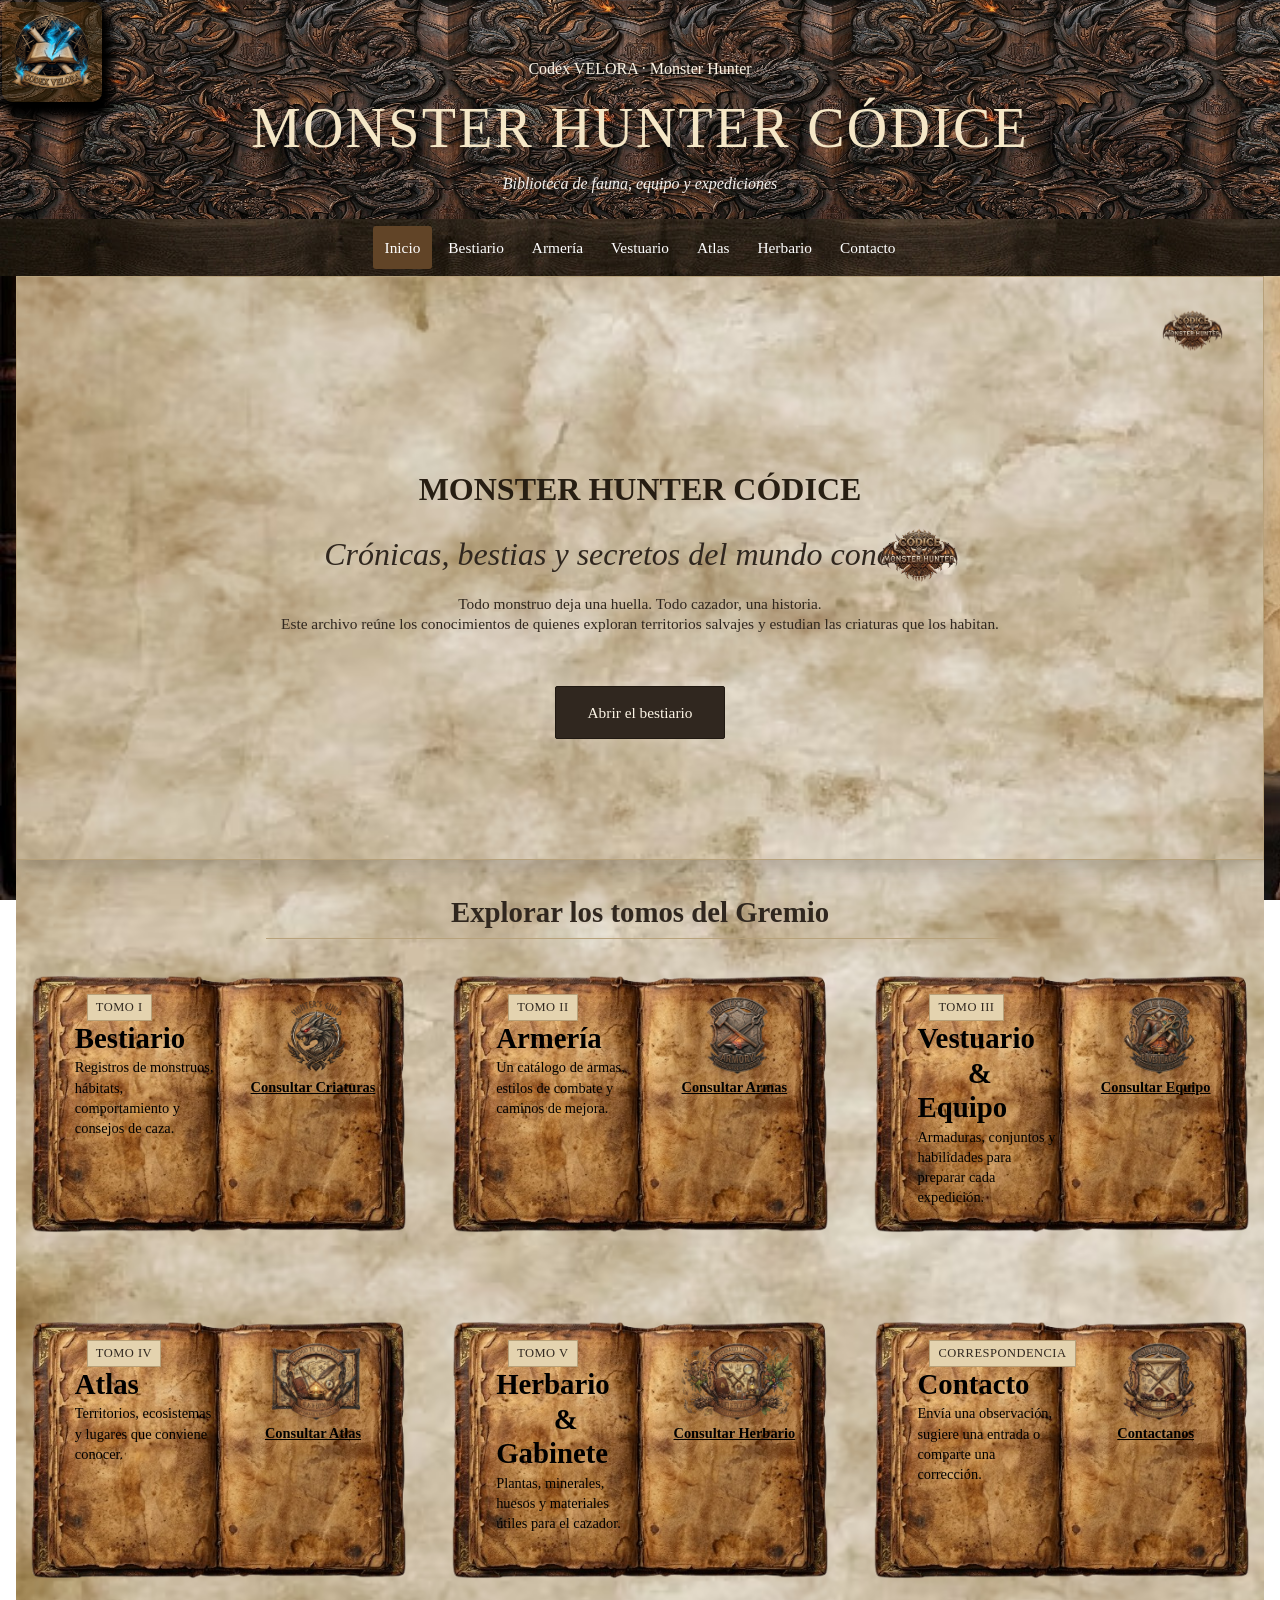
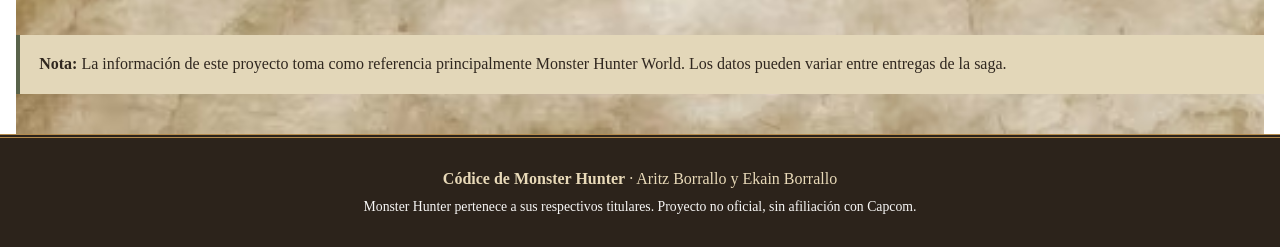
==== commit 03c439bb: "Merge branch 'main' of https://github.com/LEMA-AB/HomsterHunter-Codex" ====
--- a/Web/index.html
+++ b/Web/index.html
@@ -10,6 +10,7 @@
   <title>MONSTER HUNTER CÓDICE</title>
   <link rel="stylesheet" href="../Diseño/Estilos/estilos.css">
   <link rel="stylesheet" href="../Diseño/Estilos/propio.css">
+  <link rel="icon" type="image/png" href="../Media/Imagenes/Logo-Empresa.png">
 </head>
 <!--{PAGINA}-->
 
--- a/Diseño/Estilos/estilos.css
+++ b/Diseño/Estilos/estilos.css
@@ -20,15 +20,6 @@
 
 html {
   scroll-behavior: smooth;
-  /* ------------------------- FONDO ------------------------- */
-  background-image: url('../../Media/Imagenes/Marco-Libreria.jpg');
-  /* URL-Imagen */
-  background-repeat: no-repeat;
-  /* Evitar que la imagen se repita */
-  background-size: cover;
-  /* Ajustar Imagen al Contenedor */
-  background-attachment: fixed;
-  /* Fijar Imagen */
 }
 
 body {
@@ -56,13 +47,19 @@
 
 .skip-link {
   position: absolute;
-  left: 0px;
-  top: 0;
-  padding: .7rem 1rem;
-  width: 150px;
+  left: 2px;
+  top: 2px;
+  padding: -5rem -5rem;
+  width: clamp(60px, 15vw, 100px); /* Se adapta al ancho de la pantalla */
   background: rgba(67, 42, 5, 0.462);
   box-shadow: 5px 10px 10px 5px black;
-  border-end-end-radius: 10px;
+  border-radius: 10px;
+} 
+
+/* Hace que la imagen se ajuste */
+.skip-link img {
+  width: 100%;
+  height: auto;
 }
 
 .skip-link:hover {
@@ -72,9 +69,12 @@
 .site-header {
   color: var(--paper-light);
   background-image: url('../../Media/Imagenes/Navegador.jpg');
-  background-size: contain;
+  background-size: cover;
   background-position: center;
-  background-size: 40% 100%;
+  background-size: 60% 100%;
+  background-position: center center;
+  
+  
 }
 
 .header-inner,
@@ -86,7 +86,7 @@
 }
 
 .header-inner {
-  padding: 1.7rem 0 1.35rem;
+  padding: 2.5rem 0 1.35rem; 
   text-align: center;
 }
 
@@ -137,67 +137,77 @@
 }
 
 main {
-  padding: 0rem 0 3.25rem;
+  padding: 0rem 0 1.25rem;
   min-height: 60vh;
-  background-image: url('../../Media/Imagenes/FolioViejo.avif');
-  /* URL-Imagen */
-  background-repeat: no-repeat;
-  /* Evitar que la imagen se repita */
-  background-size: cover;
-  /* Ajustar Imagen al Contenedor */
 }
 
 .paper-panel {
   background: #2c231b00;
   border: 1px solid var(--line);
   box-shadow: 0 8px 24px var(--shadow);
-  padding: clamp(1rem, 3vw, 2rem);
+  padding: clamp(0.5rem, 3vw, 2rem);
   position: relative;
 }
 
+/* 1. El contenedor del cuadro */
 .panel {
   background-image: url('../../Media/Imagenes/Fondo-Inicio-cuadro.jpg');
   background-repeat: no-repeat;
-  background-size: contain;
   background-position: center;
-  background-size: 110% 110%;
-}
-
-.paper-panel::before {
-  content: "";
-  display: block;
-  height: 5px;
-  margin: -1rem -1rem 1.25rem;
-}
-
+  background-size: 120% 130%; /* Ajuste exacto al contenedor */
+  margin: 0 auto;
+}
+
+/* 2. El cuadro con el texto */
 .hero {
   text-align: center;
-  padding: clamp(1.5rem, 5vw, 3.5rem);
-  min-height: 600px;
-}
-
-.hero-logo {
-  font-size: clamp(3rem, 8vw, 5.5rem);
-  line-height: 1.2;
+  padding-bottom: 120px; /* Empuja el texto hacia arriba */
+}
+
+.hero-logo img {
+  width: 6vw; /* El logo ocupa el 6% del ancho de la pantalla */
+  max-width: 100px;
+  min-width: 30px;
+  margin-left: auto;
+  height: auto;
 }
 
 .hero2-logo img {
-  display: block;
-  width: 100px;
+  width: 6vw; /* El logo ocupa el 6% del ancho de la pantalla */
+  max-width: 100px;
+  min-width: 30px;
   height: auto;
-  margin-left: 820px;
-  margin-top: 175px;
-  position: absolute;
-}
-
-.hero-logo img {
-  display: block;
-  width: 100px;
-  height: auto;
-  margin-left: 265px;
-  margin-top: 175px;
-  position: absolute;
-}
+}
+
+/* 4. El texto: TODO escalado con 'vw' para que encaje en el pergamino */
+.hero h1 {
+  font-size: clamp(1.5rem, 2.5vw, 2.5rem); /* Se encoge solo */
+  color: #271e13;
+  line-height: 1.1;
+}
+
+/* 5. Texto secundario (cursiva) */
+.hero .lead {
+  font-size: clamp(1rem, 3vw, 2rem);
+  margin: 0 auto 1.5vw auto;
+  width: 80%;
+  line-height: 1.3;
+}
+
+/* 6. Texto central */
+.hero .centro {
+  font-size: clamp(0.6rem, 1.2vw, 1rem);
+  margin: 0 auto 2vw auto;
+  width: 80%;
+  line-height: 1.3;
+}
+
+/* 7. El botón */
+.hero .button-link {
+  font-size: clamp(0.7rem, 1.2vw, 1rem);
+  padding: 1vw 2.5vw;
+  display: inline-block;
+} 
 
 h1,
 h2,
@@ -206,7 +216,6 @@
 }
 
 h1 {
-  margin-top: 50px;
   font-size: clamp(1.8rem, 4vw, 2.7rem);
   color: #271e13;
 }
--- a/Diseño/Estilos/propio.css
+++ b/Diseño/Estilos/propio.css
@@ -97,4 +97,34 @@
     margin: auto 820px;
     border-radius: 5px;
     position: absolute;
+}
+
+html {
+  /* ------------------------- FONDO ------------------------- */
+  background-image: url('../../Media/Imagenes/Marco-Libreria.jpg');
+  /* URL-Imagen */
+  background-repeat: no-repeat;
+  /* Evitar que la imagen se repita */
+  background-size: cover;
+  /* Ajustar Imagen al Contenedor */
+  background-attachment: fixed;
+  /* Fijar Imagen */
+}
+
+main {
+  background-image: url('../../Media/Imagenes/FolioViejo.avif');
+  /* URL-Imagen */
+  background-repeat: no-repeat;
+  /* Evitar que la imagen se repita */
+  background-size: cover;
+  /* Ajustar Imagen al Contenedor */
+}
+
+.hero2-logo img {
+  display: block;
+  width: 100px;
+  height: auto;
+  margin-left: 820px;
+  margin-top: 175px;
+  position: absolute;
 }
